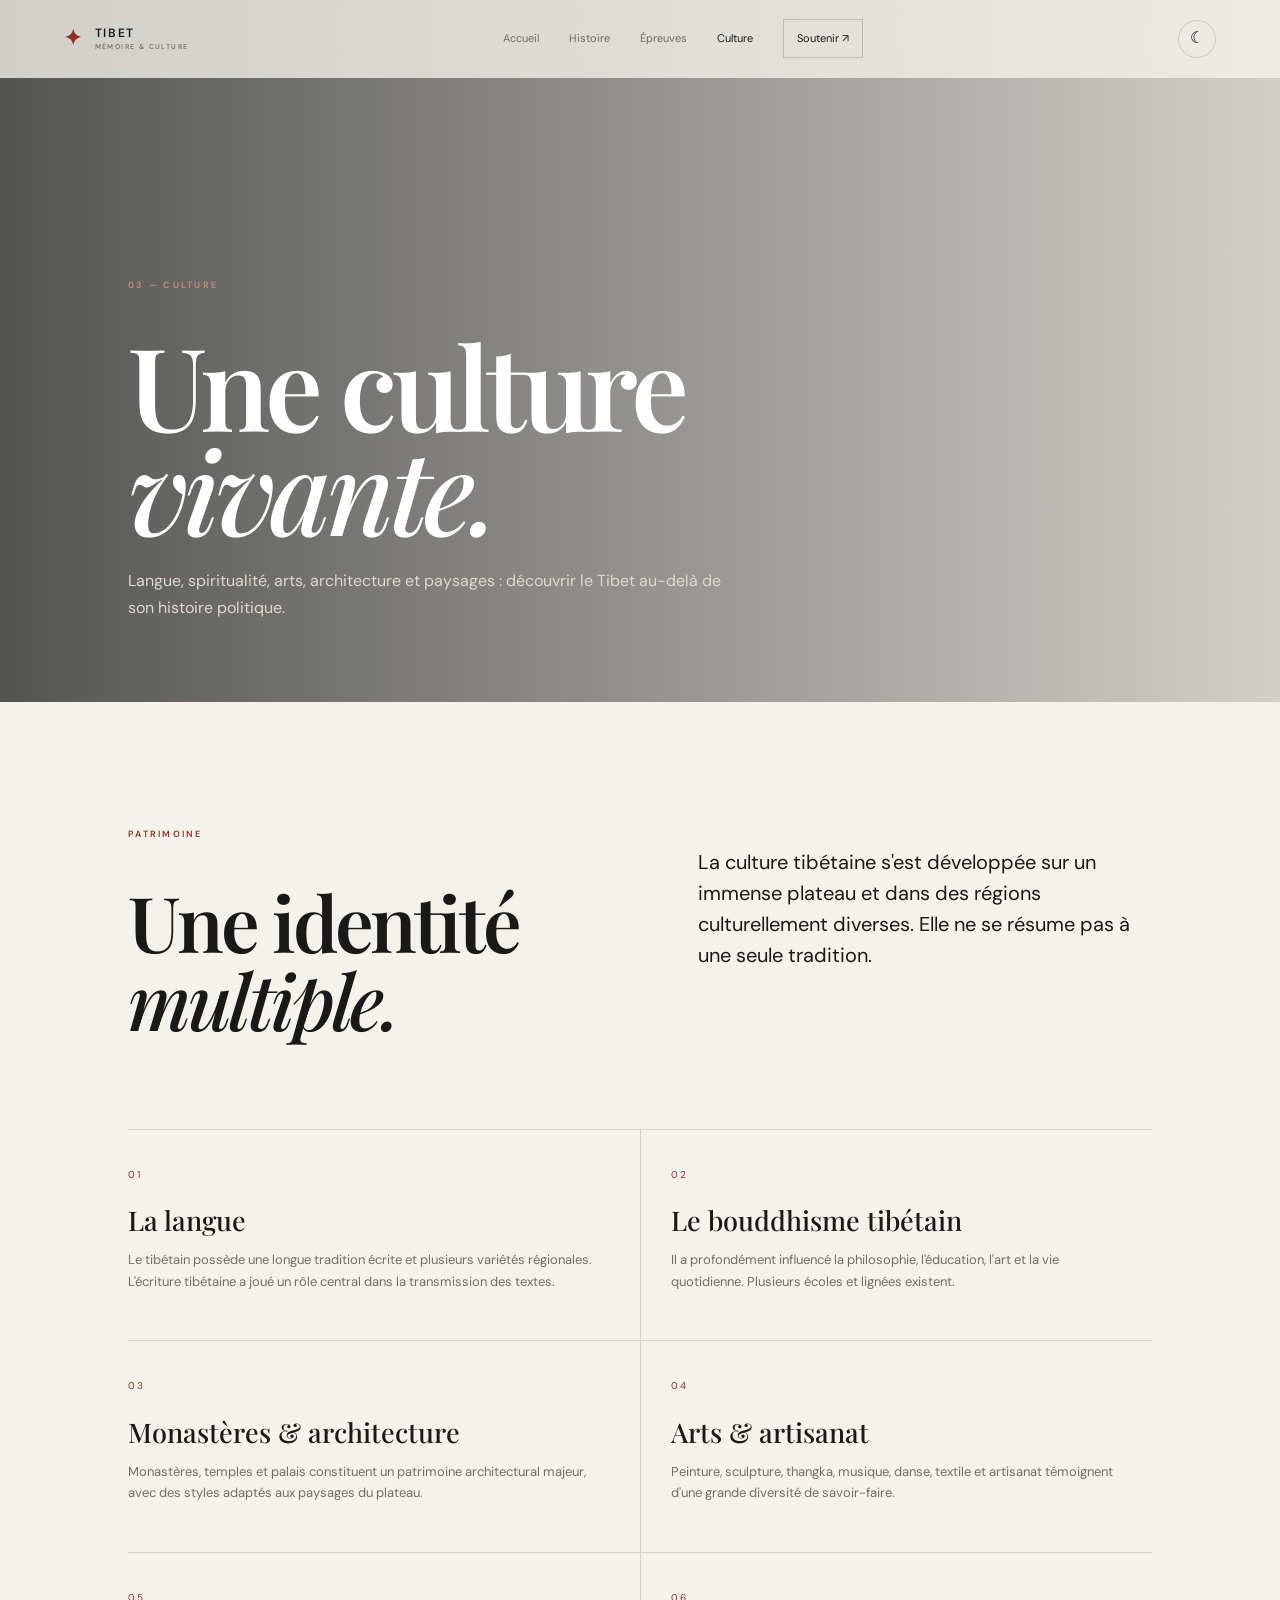
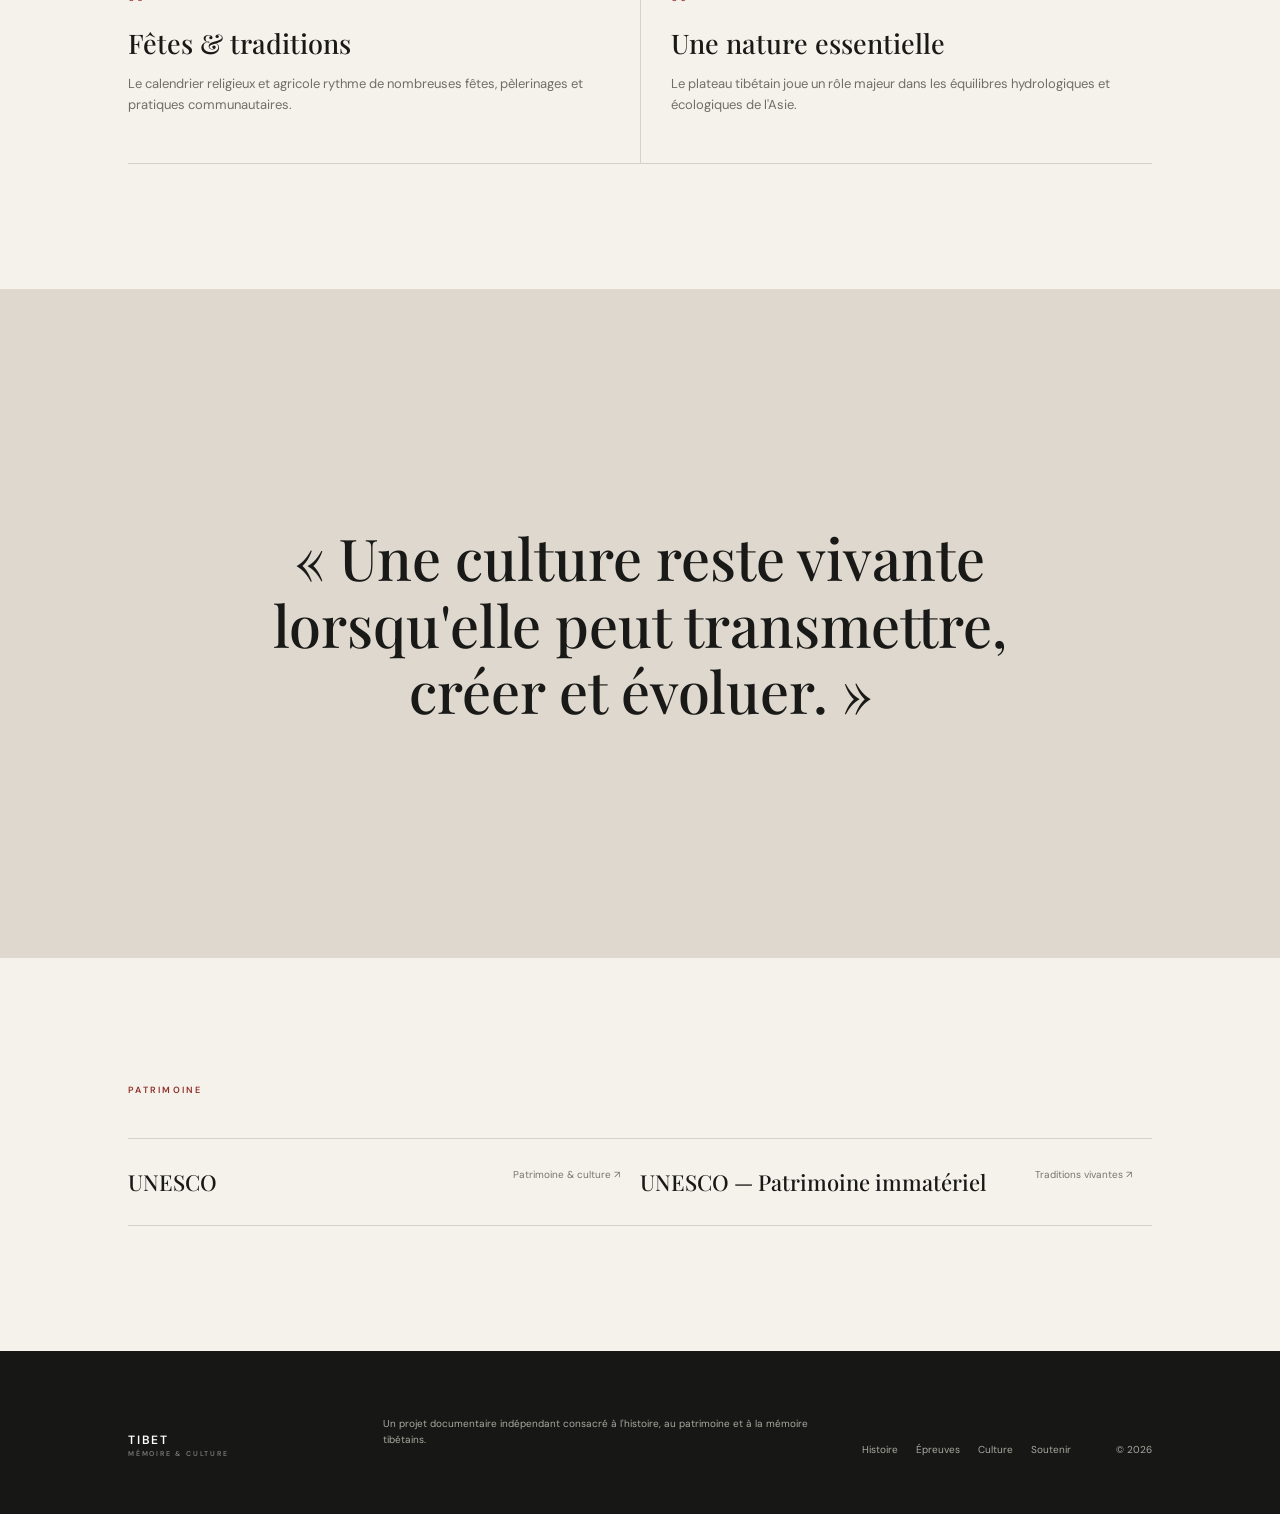
==== culture.html @ 8bb96a04 "Add files via upload" ====
<!doctype html><html lang="fr"><head><meta charset="UTF-8">
<meta name="viewport" content="width=device-width, initial-scale=1.0">
<meta name="description" content="Tibet — Mémoire & Culture, un site documentaire consacré à l'histoire, au patrimoine et aux épreuves du Tibet.">
<link rel="preconnect" href="https://fonts.googleapis.com">
<link rel="preconnect" href="https://fonts.gstatic.com" crossorigin>
<link href="https://fonts.googleapis.com/css2?family=DM+Sans:wght@400;500;600&family=Playfair+Display:wght@500;600;700&display=swap" rel="stylesheet">
<link rel="stylesheet" href="style.css"><title>Culture — Tibet Mémoire & Culture</title></head><body>
<header class="header">
  <a class="brand" href="index.html"><span class="brand-star">✦</span><span>TIBET<small>MÉMOIRE & CULTURE</small></span></a>
  <nav class="nav">
    <a href="index.html">Accueil</a>
    <a href="histoire.html">Histoire</a>
    <a href="epreuves.html">Épreuves</a>
    <a href="culture.html">Culture</a>
    <a class="nav-donate" href="soutenir.html">Soutenir <span>↗</span></a>
  </nav>
  <div class="header-actions"><button id="theme" class="icon-btn" aria-label="Changer de thème">☾</button><button id="menu" class="icon-btn menu-btn" aria-label="Menu">☰</button></div>
</header><main>
<section class="page-hero culture-hero"><div><span class="kicker light">03 — Culture</span><h1>Une culture<br><em>vivante.</em></h1><p>Langue, spiritualité, arts, architecture et paysages : découvrir le Tibet au-delà de son histoire politique.</p></div></section>
<section class="section reveal"><div class="two-col"><div><span class="kicker">Patrimoine</span><h2>Une identité<br><em>multiple.</em></h2></div><div><p class="lead">La culture tibétaine s'est développée sur un immense plateau et dans des régions culturellement diverses. Elle ne se résume pas à une seule tradition.</p></div></div>
<div class="culture-grid">
<article><span>01</span><h3>La langue</h3><p>Le tibétain possède une longue tradition écrite et plusieurs variétés régionales. L'écriture tibétaine a joué un rôle central dans la transmission des textes.</p></article>
<article><span>02</span><h3>Le bouddhisme tibétain</h3><p>Il a profondément influencé la philosophie, l'éducation, l'art et la vie quotidienne. Plusieurs écoles et lignées existent.</p></article>
<article><span>03</span><h3>Monastères & architecture</h3><p>Monastères, temples et palais constituent un patrimoine architectural majeur, avec des styles adaptés aux paysages du plateau.</p></article>
<article><span>04</span><h3>Arts & artisanat</h3><p>Peinture, sculpture, thangka, musique, danse, textile et artisanat témoignent d'une grande diversité de savoir-faire.</p></article>
<article><span>05</span><h3>Fêtes & traditions</h3><p>Le calendrier religieux et agricole rythme de nombreuses fêtes, pèlerinages et pratiques communautaires.</p></article>
<article><span>06</span><h3>Une nature essentielle</h3><p>Le plateau tibétain joue un rôle majeur dans les équilibres hydrologiques et écologiques de l'Asie.</p></article>
</div></section>
<section class="culture-quote"><div class="section reveal"><p>« Une culture reste vivante lorsqu'elle peut transmettre, créer et évoluer. »</p></div></section>
<section class="sources section"><span class="kicker">Patrimoine</span><div class="source-cards"><a href="https://www.unesco.org/en" target="_blank"><strong>UNESCO</strong><span>Patrimoine & culture ↗</span></a><a href="https://ich.unesco.org/" target="_blank"><strong>UNESCO — Patrimoine immatériel</strong><span>Traditions vivantes ↗</span></a></div></section>
</main><footer class="footer">
  <div class="footer-brand">TIBET<br><small>MÉMOIRE & CULTURE</small></div>
  <p>Un projet documentaire indépendant consacré à l'histoire, au patrimoine et à la mémoire tibétains.</p>
  <div class="footer-links"><a href="histoire.html">Histoire</a><a href="epreuves.html">Épreuves</a><a href="culture.html">Culture</a><a href="soutenir.html">Soutenir</a></div>
  <span>© 2026</span>
</footer>
<script src="script.js"></script></body></html>
---- style.css ----
*{box-sizing:border-box}html{scroll-behavior:smooth}body{margin:0;background:#f5f2ec;color:#191917;font-family:"DM Sans",sans-serif;line-height:1.65;transition:background .3s,color .3s}a{color:inherit;text-decoration:none}button{font:inherit}.header{height:78px;position:fixed;z-index:50;top:0;left:0;right:0;padding:0 5vw;display:flex;align-items:center;justify-content:space-between;background:rgba(245,242,236,.78);backdrop-filter:blur(18px);border-bottom:1px solid transparent;transition:.3s}.header.scrolled{border-color:rgba(25,25,23,.12)}.brand{display:flex;align-items:center;gap:11px;font-size:12px;font-weight:600;letter-spacing:.14em;line-height:1.05}.brand-star{color:#8e3028;font-size:21px}.brand small{display:block;color:#77746c;font-size:7px;letter-spacing:.2em;margin-top:4px}.nav{display:flex;align-items:center;gap:30px;font-size:11px;color:#6d6a62}.nav a{transition:.2s}.nav a:hover,.nav a.active{color:#191917}.nav-donate{border:1px solid rgba(25,25,23,.18);padding:9px 13px;color:#191917!important}.header-actions{display:flex;gap:8px}.icon-btn{width:38px;height:38px;border-radius:50%;border:1px solid rgba(25,25,23,.16);background:transparent;cursor:pointer}.menu-btn{display:none;border-radius:8px}.hero{min-height:100vh;position:relative;background-size:cover;background-position:center}.home-hero{background-image:url("https://images.unsplash.com/photo-1544735716-392fe2489ffa?auto=format&fit=crop&w=2400&q=88")}.hero-shade{position:absolute;inset:0;background:linear-gradient(90deg,rgba(9,10,8,.76),rgba(9,10,8,.2) 75%)}.hero-content{position:absolute;left:10vw;top:50%;transform:translateY(-40%);max-width:760px;color:#fff}.eyebrow,.kicker{font-size:9px;font-weight:600;letter-spacing:.25em;text-transform:uppercase}.eyebrow{color:#ddd9d0;margin-bottom:20px}.hero h1,.page-hero h1{font:600 clamp(64px,9vw,132px)/.9 "Playfair Display",serif;letter-spacing:-.045em;margin:0}.hero h1 em,.page-hero h1 em,h2 em{font-weight:500}.hero-text{max-width:540px;font-size:17px;color:#ddd9d2;margin:28px 0 34px}.actions{display:flex;gap:12px}.btn{display:inline-flex;gap:30px;align-items:center;padding:14px 20px;font-size:11px;font-weight:600;border:1px solid transparent;transition:.25s}.btn:hover{transform:translateY(-2px)}.btn-light{background:#fff;color:#171715}.btn-outline{border-color:rgba(255,255,255,.4);color:#fff}.btn-dark{background:#191917;color:#fff}.hero-meta{position:absolute;bottom:30px;left:10vw;right:10vw;display:flex;justify-content:space-between;color:#d7d4cc;font-size:8px;letter-spacing:.2em}.section{padding:125px 10vw}.kicker{color:#8e3028;display:block;margin-bottom:40px}.kicker.light{color:#d18a79}.two-col{display:grid;grid-template-columns:1fr 1fr;gap:9vw}.section h2,.feature-copy h2,.dark-band h2{font:600 clamp(48px,6vw,82px)/1.02 "Playfair Display",serif;letter-spacing:-.04em;margin:0}.lead{font-size:20px;line-height:1.55}.two-col p:not(.lead){color:#716e66}.split-feature{display:grid;grid-template-columns:1fr 1fr;min-height:720px}.feature-photo{background:url("https://images.unsplash.com/photo-1528164344705-47542687000d?auto=format&fit=crop&w=1600&q=85") center/cover}.feature-copy{padding:100px 10vw;background:#e9e4db}.mini-links{margin-top:65px;border-top:1px solid rgba(25,25,23,.15)}.mini-links a{display:grid;grid-template-columns:42px 1fr;gap:3px 10px;padding:22px 0;border-bottom:1px solid rgba(25,25,23,.15);transition:.2s}.mini-links a:hover{padding-left:8px}.mini-links span{grid-row:1/3;color:#8e3028;font-size:10px}.mini-links strong{font:500 23px "Playfair Display",serif}.mini-links small{color:#77746d;font-size:11px}.statement{text-align:center;padding-top:160px;padding-bottom:160px}.giant{font:500 clamp(40px,6vw,78px)/1.08 "Playfair Display",serif;letter-spacing:-.035em}.text-link{display:inline-flex;gap:35px;border-bottom:1px solid currentColor;padding-bottom:7px;font-size:11px;font-weight:600}.page-hero{height:78vh;min-height:650px;position:relative;display:flex;align-items:flex-end;padding:0 10vw 9vh;color:#fff;background-size:cover;background-position:center}.page-hero:before{content:"";position:absolute;inset:0;background:linear-gradient(90deg,rgba(8,9,8,.68),rgba(8,9,8,.15))}.page-hero>div{position:relative;max-width:850px}.page-hero p{max-width:620px;font-size:16px;color:#ddd9d0;margin:28px 0 0}.history-hero{background-image:url("https://images.unsplash.com/photo-1570366583862-f91883984fde?auto=format&fit=crop&w=2200&q=88")}.trials-hero{background-image:url("https://images.unsplash.com/photo-1506905925346-21bda4d32df4?auto=format&fit=crop&w=2200&q=88")}.culture-hero{background-image:url("https://images.unsplash.com/photo-1528360983277-13d401cdc186?auto=format&fit=crop&w=2200&q=88")}.support-hero{background-image:url("https://images.unsplash.com/photo-1533130061792-64b345e4a833?auto=format&fit=crop&w=2200&q=88")}.big-timeline{margin-top:100px;border-top:1px solid rgba(25,25,23,.15)}.big-timeline article{display:grid;grid-template-columns:220px 1fr;gap:30px;padding:36px 0;border-bottom:1px solid rgba(25,25,23,.15)}.big-timeline article>span,.event-year{color:#8e3028;font-size:10px;letter-spacing:.12em}.big-timeline h3,.events h3,.culture-grid h3,.three-col h3{font:500 27px/1.2 "Playfair Display",serif;margin:0}.big-timeline p,.events p,.culture-grid p,.three-col p{color:#716e66;font-size:13px;max-width:680px}.dark-band{background:#171815;color:#f5f2ec}.dark-band .section{padding-top:120px;padding-bottom:120px}.dark-band p{color:#aaa9a2;max-width:650px;font-size:15px;margin-top:35px}.source-cards{display:grid;grid-template-columns:1fr 1fr;border-top:1px solid rgba(25,25,23,.15)}.source-cards a{padding:28px 20px 28px 0;display:flex;justify-content:space-between;border-bottom:1px solid rgba(25,25,23,.15);gap:20px}.source-cards strong{font:500 22px "Playfair Display",serif}.source-cards span{font-size:10px;color:#77746d}.events{margin-top:90px;border-top:1px solid rgba(25,25,23,.15)}.events article{display:grid;grid-template-columns:180px 1fr;gap:30px;padding:38px 0;border-bottom:1px solid rgba(25,25,23,.15)}.events small{display:block;color:#99958c;font-size:10px;margin-top:14px}.culture-grid{display:grid;grid-template-columns:repeat(2,1fr);margin-top:90px;border-top:1px solid rgba(25,25,23,.15)}.culture-grid article{padding:30px 30px 35px 0;border-bottom:1px solid rgba(25,25,23,.15)}.culture-grid article:nth-child(even){padding-left:30px;border-left:1px solid rgba(25,25,23,.15)}.culture-grid article>span,.three-col strong{color:#8e3028;font-size:10px;letter-spacing:.15em}.culture-grid h3{margin-top:18px}.culture-quote{background:#ded8ce;padding:110px 10vw;text-align:center}.culture-quote p{font:500 clamp(34px,4.5vw,60px)/1.15 "Playfair Display",serif;max-width:1000px;margin:auto}.support-box{display:grid;grid-template-columns:1fr 1fr;gap:9vw;background:#e9e4db;padding:75px}.support-box h2{font:600 clamp(45px,5vw,70px)/1.02 "Playfair Display",serif;margin:0}.support-box p{color:#716e66;max-width:560px}.muted-panel{background:#e9e4db}.three-col{display:grid;grid-template-columns:repeat(3,1fr);gap:50px;margin-top:70px}.three-col h3{margin-top:16px}.final-cta{text-align:center}.footer{background:#171815;color:#a9a8a0;padding:55px 10vw;display:grid;grid-template-columns:1fr 2fr 1fr auto;gap:30px;align-items:end;font-size:10px}.footer-brand{color:#fff;font-size:12px;font-weight:600;letter-spacing:.15em;line-height:1.05}.footer-brand small{color:#777;font-size:7px}.footer p{max-width:430px}.footer-links{display:flex;gap:18px;flex-wrap:wrap}.footer a:hover{color:#fff}.reveal{opacity:0;transform:translateY(22px);transition:opacity .8s,transform .8s}.reveal.visible{opacity:1;transform:none}
body.dark{background:#111210;color:#eeeae2}body.dark .header{background:rgba(17,18,16,.8)}body.dark .nav,body.dark .brand small{color:#aaa79e}body.dark .nav a:hover,body.dark .nav a.active,body.dark .nav-donate{color:#eeeae2!important}.dark .icon-btn{color:#eeeae2}body.dark .feature-copy,body.dark .muted-panel{background:#1b1c19}body.dark .feature-copy .mini-links a,body.dark .source-cards a,body.dark .big-timeline,body.dark .big-timeline article,body.dark .events,body.dark .events article,body.dark .culture-grid,body.dark .culture-grid article{border-color:rgba(238,234,226,.14)}body.dark .two-col p:not(.lead),body.dark .big-timeline p,body.dark .events p,body.dark .culture-grid p,body.dark .three-col p,body.dark .source-cards span{color:#aaa79e}body.dark .culture-quote{background:#23241f}body.dark .btn-dark{background:#eeeae2;color:#171815}
@media(max-width:850px){.header{padding:0 6vw}.nav{display:none;position:absolute;top:78px;left:0;right:0;background:#f5f2ec;padding:22px 6vw;flex-direction:column;align-items:flex-start;gap:17px;border-bottom:1px solid rgba(25,25,23,.12)}body.dark .nav{background:#111210}.nav.open{display:flex}.menu-btn{display:block}.two-col,.split-feature,.support-box{grid-template-columns:1fr}.hero-content{left:7vw;right:7vw}.hero h1,.page-hero h1{font-size:70px}.hero-meta{left:7vw;right:7vw}.section{padding:90px 7vw}.page-hero{padding:0 7vw 9vh}.split-feature{min-height:auto}.feature-photo{height:55vh}.feature-copy{padding:80px 7vw}.big-timeline article,.events article{grid-template-columns:110px 1fr}.culture-grid{grid-template-columns:1fr}.culture-grid article:nth-child(even){padding-left:0;border-left:0}.source-cards{grid-template-columns:1fr}.three-col{grid-template-columns:1fr}.footer{grid-template-columns:1fr;padding:50px 7vw}}@media(max-width:520px){.hero h1,.page-hero h1{font-size:55px}.hero-text{font-size:15px}.actions{flex-direction:column;align-items:flex-start}.page-hero{min-height:590px;height:70vh}.big-timeline article,.events article{grid-template-columns:1fr;gap:8px}.support-box{padding:40px 28px}.section h2,.feature-copy h2,.dark-band h2{font-size:50px}}
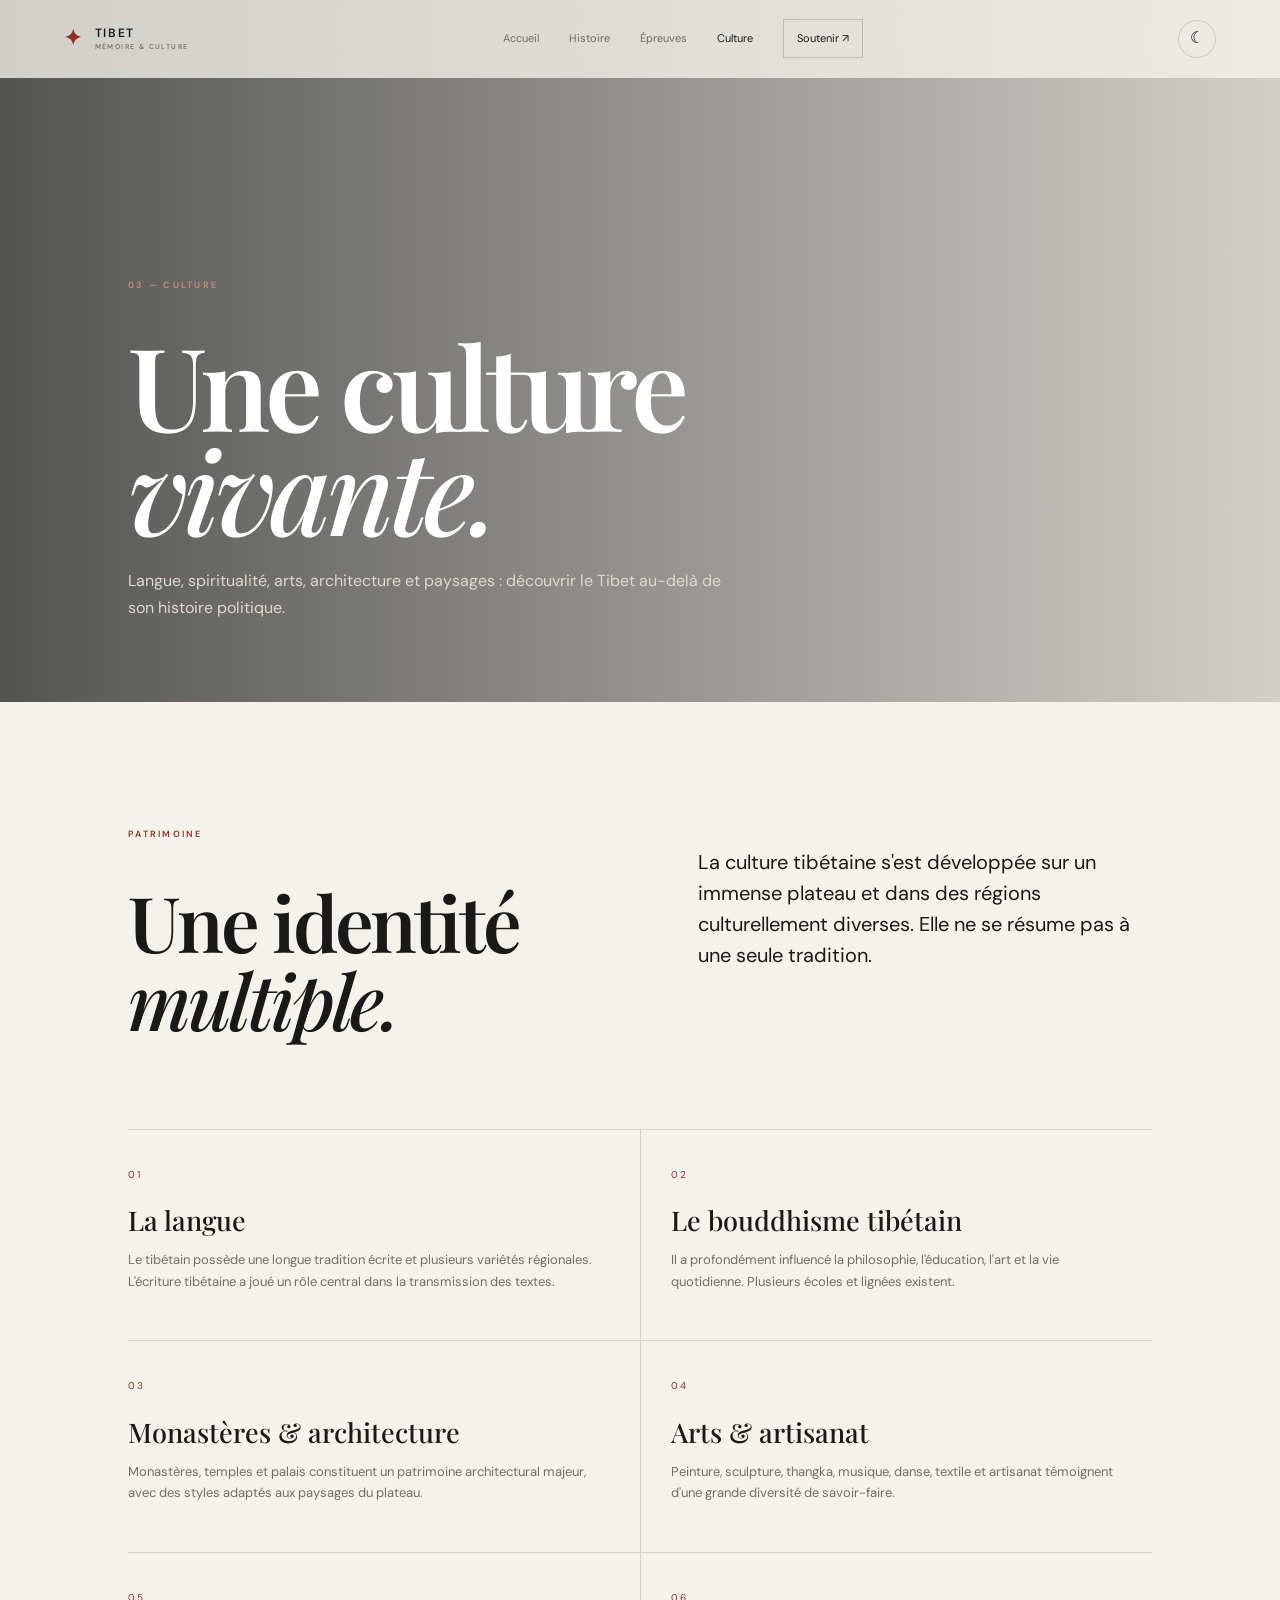
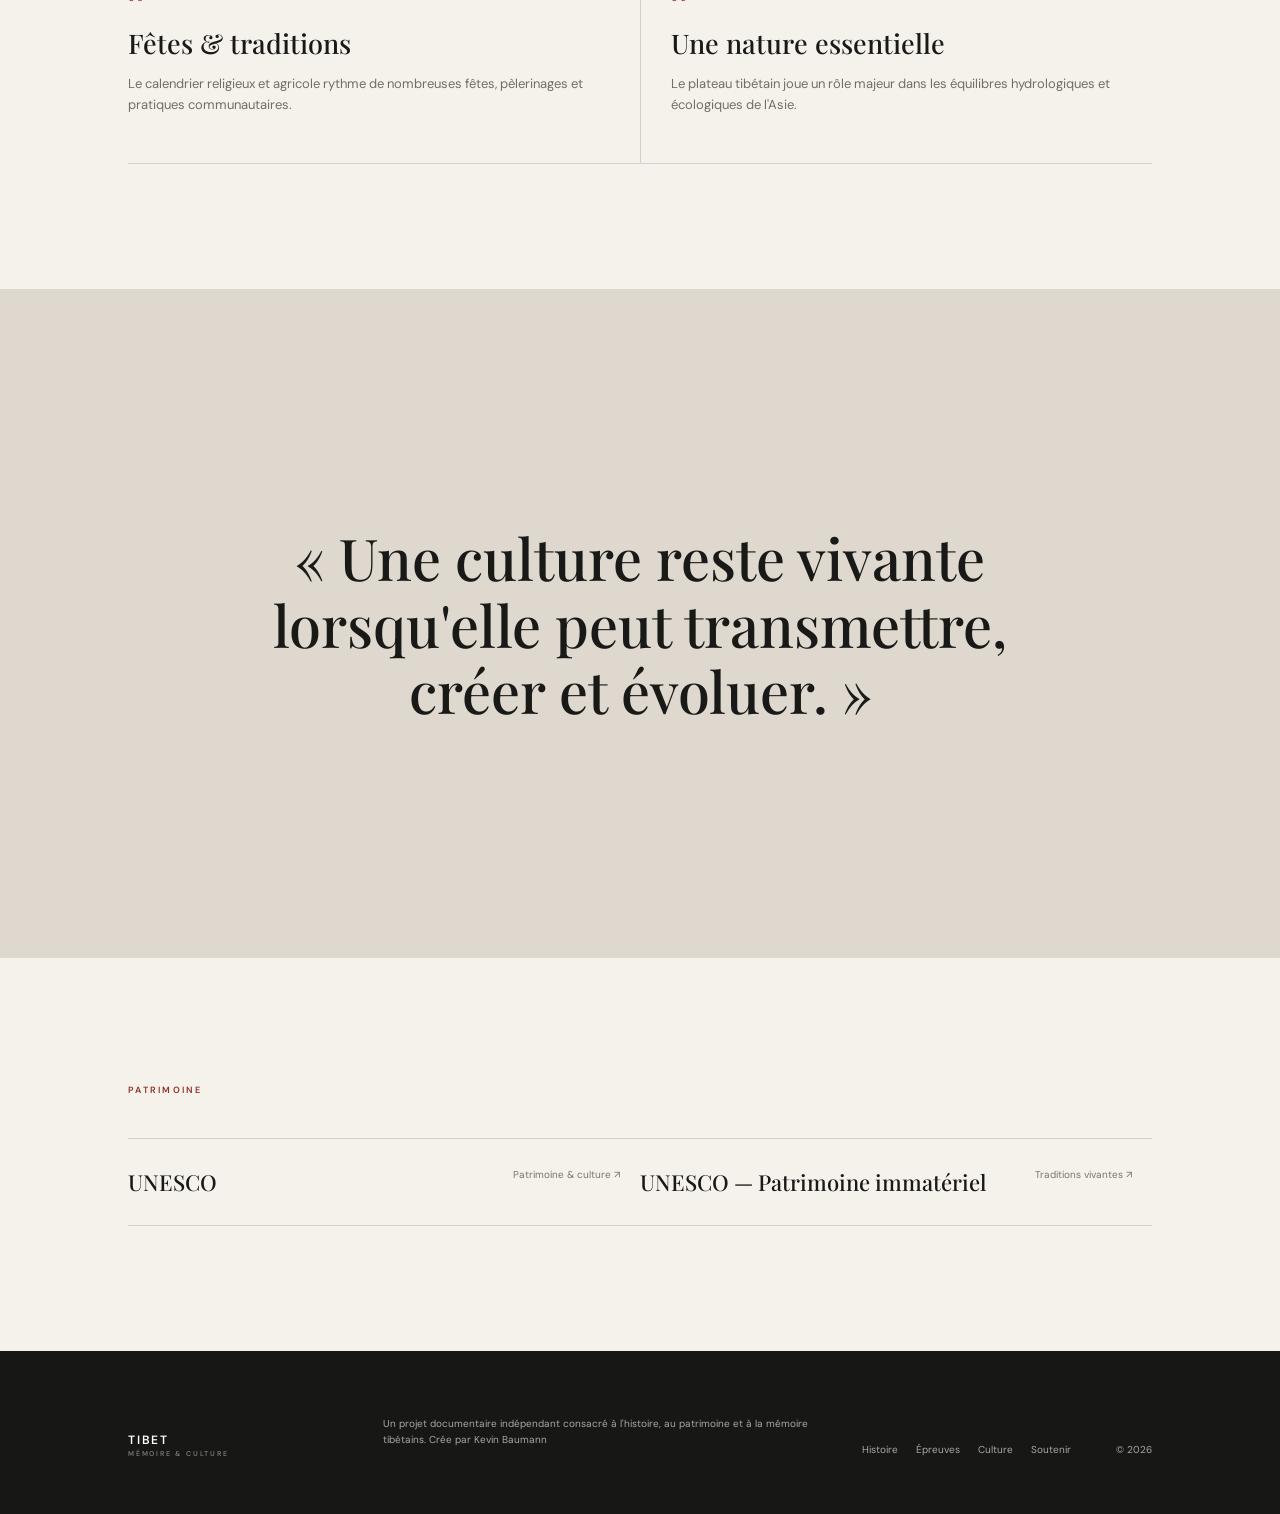
==== commit 82fa5b2e: "Update culture.html" ====
--- a/culture.html
+++ b/culture.html
@@ -30,8 +30,8 @@
 <section class="sources section"><span class="kicker">Patrimoine</span><div class="source-cards"><a href="https://www.unesco.org/en" target="_blank"><strong>UNESCO</strong><span>Patrimoine & culture ↗</span></a><a href="https://ich.unesco.org/" target="_blank"><strong>UNESCO — Patrimoine immatériel</strong><span>Traditions vivantes ↗</span></a></div></section>
 </main><footer class="footer">
   <div class="footer-brand">TIBET<br><small>MÉMOIRE & CULTURE</small></div>
-  <p>Un projet documentaire indépendant consacré à l'histoire, au patrimoine et à la mémoire tibétains.</p>
+  <p>Un projet documentaire indépendant consacré à l'histoire, au patrimoine et à la mémoire tibétains. Crée par Kevin Baumann</p>
   <div class="footer-links"><a href="histoire.html">Histoire</a><a href="epreuves.html">Épreuves</a><a href="culture.html">Culture</a><a href="soutenir.html">Soutenir</a></div>
   <span>© 2026</span>
 </footer>
-<script src="script.js"></script></body></html>+<script src="script.js"></script></body></html>
